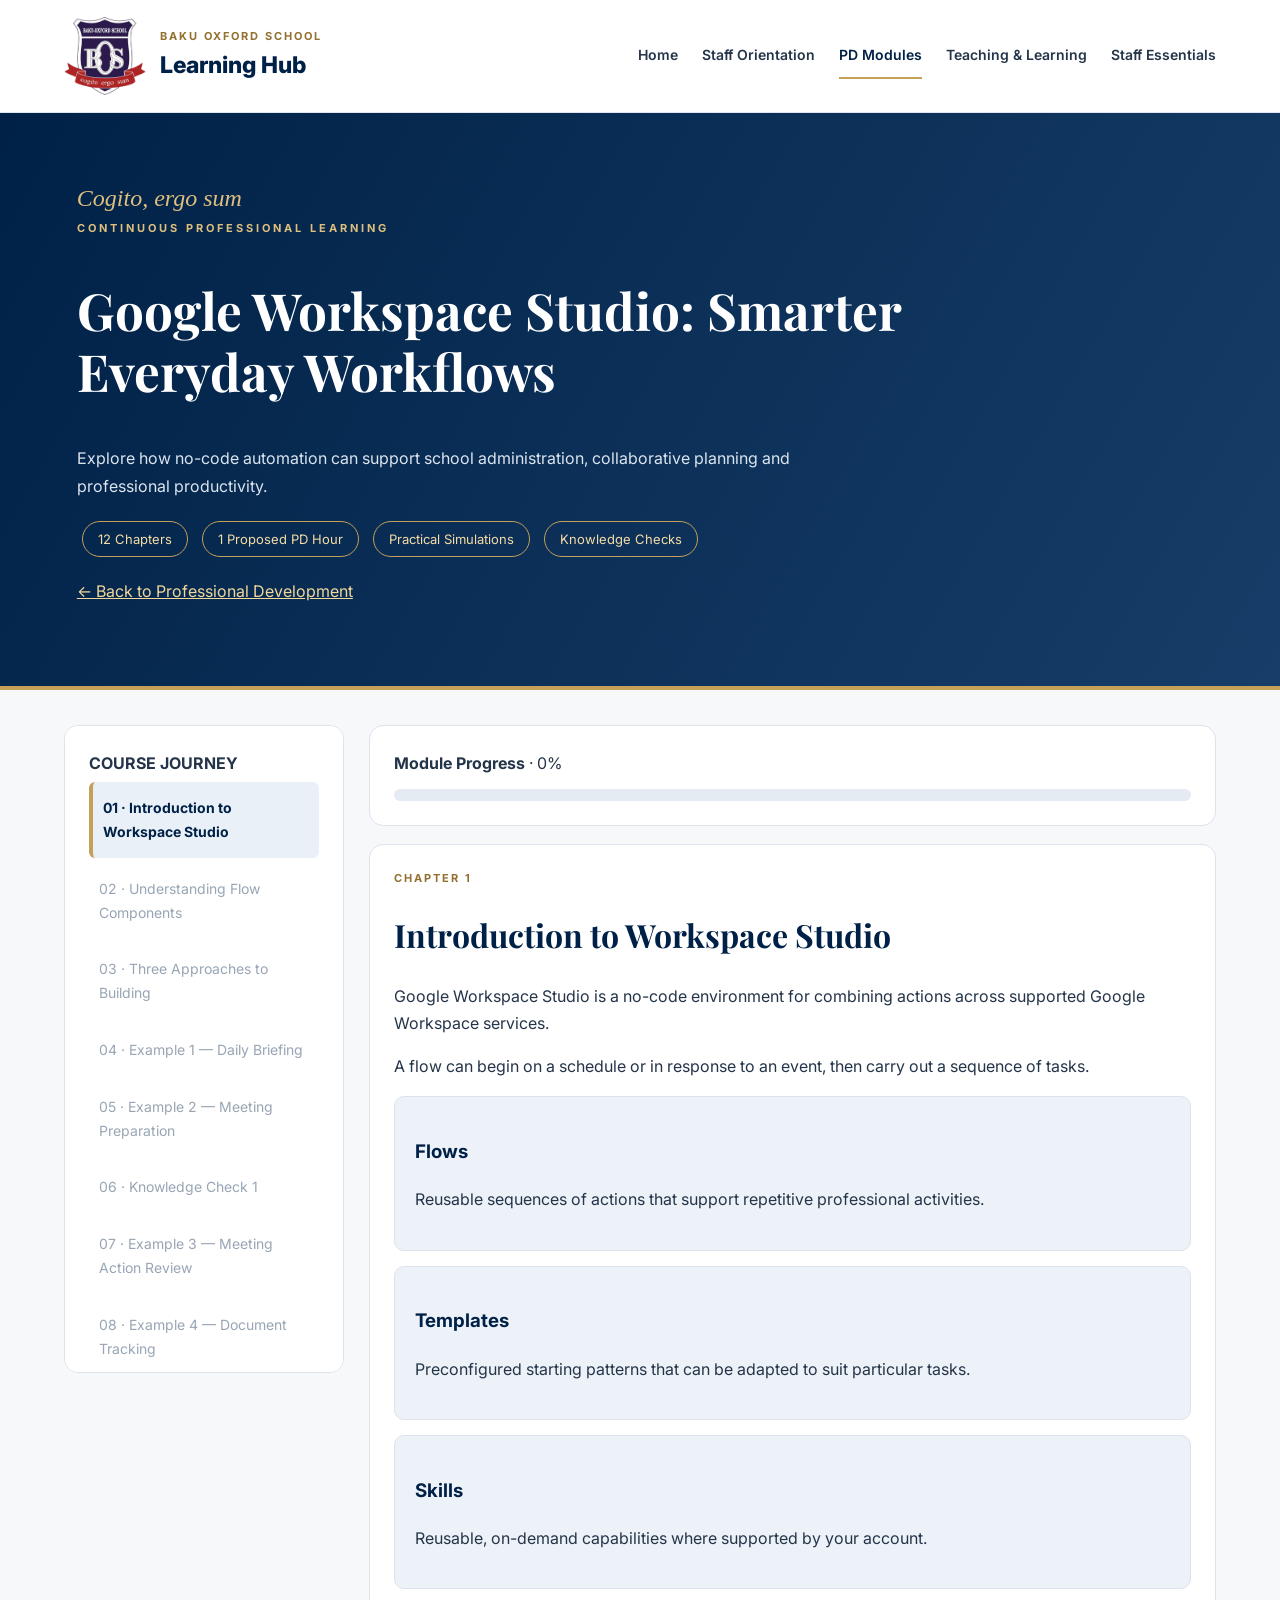
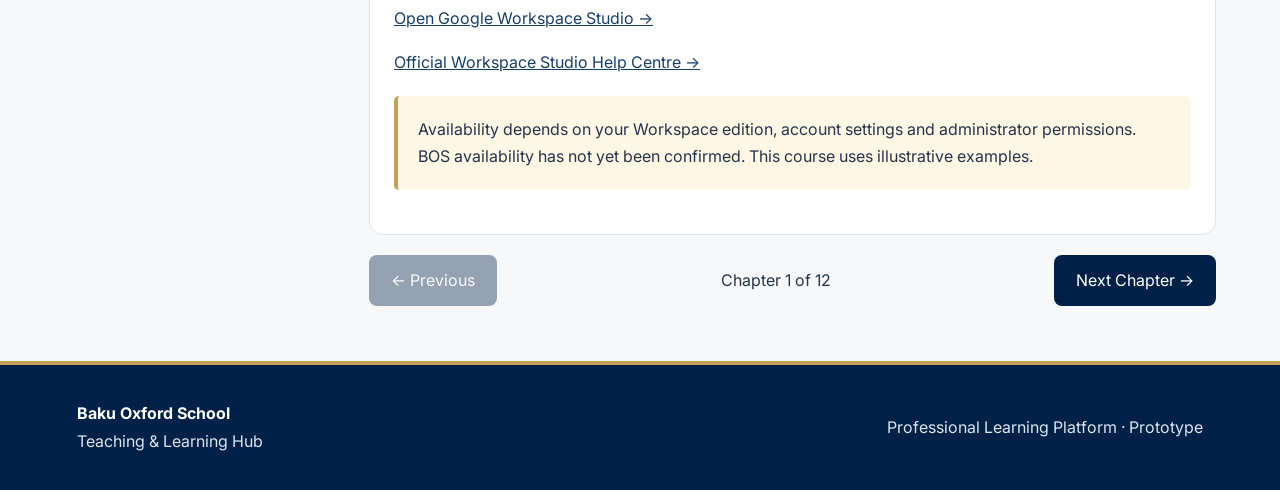
==== google-workspace.html @ 56ed5321 "Add Google Workspace Studio PD module" ====
<!DOCTYPE html>
<html lang="en">
<head>
<meta charset="UTF-8">
<meta name="viewport" content="width=device-width, initial-scale=1.0">

<title>BOS | Google Workspace Studio</title>

<link rel="stylesheet" href="./style.css">

<style>

body {
    margin: 0;
    background: #f7f8fa;
    color: #243449;
    font-family: Inter, Arial, sans-serif;
    line-height: 1.7;
}

* {
    box-sizing: border-box;
}

.course-banner {
    background: linear-gradient(120deg, #002147, #173e68);
    padding: 65px 6%;
    color: white;
    border-bottom: 4px solid #c5a059;
}

.course-banner h1 {
    font-family: 'Playfair Display', Georgia, serif;
    font-size: clamp(32px, 4vw, 52px);
    line-height: 1.2;
    max-width: 950px;
}

.course-banner p {
    max-width: 800px;
    color: #dce5ef;
}

.motto {
    color: #dfbf7d;
    font-family: Georgia, serif;
    font-size: 24px;
    font-style: italic;
}

.tag {
    display: inline-block;
    padding: 6px 15px;
    border: 1px solid #c5a059;
    border-radius: 20px;
    margin: 5px;
    color: #f5dca5;
    font-size: 13px;
}

.course-layout {
    max-width: 1450px;
    margin: auto;
    padding: 35px 5%;
    display: grid;
    grid-template-columns: 280px minmax(0, 1fr);
    gap: 25px;
}

.outline,
.lesson,
.progress-box {
    background: white;
    border: 1px solid #dce3eb;
    border-radius: 14px;
    padding: 24px;
}

.outline {
    align-self: start;
    position: sticky;
    top: 120px;
    max-height: 72vh;
    overflow: auto;
}

.outline button {
    display: block;
    width: 100%;
    text-align: left;
    padding: 14px 10px;
    border: 0;
    border-radius: 6px;
    background: white;
    color: #002147;
    cursor: pointer;
    font: inherit;
    font-size: 14px;
    margin: 5px 0;
}

.outline button.active {
    background: #eaf0f7;
    border-left: 4px solid #c5a059;
    font-weight: bold;
}

.outline button.done {
    color: #16734a;
}

.outline button:disabled {
    opacity: .4;
    cursor: default;
}

.progress-box {
    margin-bottom: 18px;
}

.lesson {
    min-height: 350px;
}

.lesson h2 {
    font-family: 'Playfair Display', Georgia, serif;
    font-size: 32px;
    color: #002147;
    line-height: 1.3;
}

.lesson h3 {
    color: #002147;
}

.flow {
    display: grid;
    gap: 12px;
    margin: 25px 0;
}

.node {
    border: 1px solid #dce3eb;
    border-left: 4px solid #c5a059;
    background: #f8fafc;
    border-radius: 8px;
    padding: 20px;
}

.node strong {
    color: #92702f;
    font-size: 12px;
    letter-spacing: 1px;
}

.node:not(:last-child):after {
    content: "↓";
    display: block;
    color: #92702f;
    font-weight: bold;
}

.note {
    background: #fff7e6;
    border-left: 4px solid #c5a059;
    padding: 20px;
    margin: 20px 0;
    border-radius: 5px;
}

.info-card {
    background: #edf2f8;
    border: 1px solid #dce3eb;
    padding: 20px;
    border-radius: 10px;
    margin: 15px 0;
}

.choice {
    display: block;
    width: 100%;
    text-align: left;
    background: white;
    border: 1px solid #cbd5e1;
    padding: 17px;
    border-radius: 8px;
    margin: 12px 0;
    font: inherit;
    color: #243449;
    cursor: pointer;
}

.choice:hover {
    border-color: #c5a059;
}

.choice.good {
    background: #e3f6e9;
    border-color: #16804c;
}

.choice.bad {
    background: #fff0f0;
    border-color: #c56565;
}

.navrow {
    display: flex;
    justify-content: space-between;
    align-items: center;
    gap: 12px;
    margin: 20px 0;
    flex-wrap: wrap;
}

.navrow button,
.action {
    background: #002147;
    color: white;
    border: 0;
    border-radius: 8px;
    padding: 12px 22px;
    font: inherit;
    cursor: pointer;
}

.navrow button:disabled {
    opacity: .4;
    cursor: default;
}

.track {
    height: 12px;
    background: #e5ebf3;
    border-radius: 8px;
    overflow: hidden;
    margin-top: 12px;
}

.fill {
    height: 100%;
    background: linear-gradient(90deg, #002147, #c5a059);
    transition: .3s;
}

.lesson textarea,
.lesson input[type="text"] {
    width: 100%;
    padding: 12px;
    border: 1px solid #bbc8d7;
    border-radius: 8px;
    font: inherit;
    margin: 12px 0;
}

.lesson textarea {
    min-height: 130px;
}

.tablewrap {
    overflow: auto;
}

table {
    border-collapse: collapse;
    width: 100%;
}

td, th {
    padding: 14px;
    border-bottom: 1px solid #dce3eb;
    text-align: left;
}

th {
    background: #002147;
    color: white;
}

tr:nth-child(even) {
    background: #f4f7fb;
}

.completion {
    background: #fffdf7;
    border: 3px double #c5a059;
    border-radius: 12px;
    padding: 40px 25px;
    text-align: center;
    color: #002147;
}

.completion h1 {
    font-family: Georgia, serif;
}

.completion input {
    padding: 12px;
    max-width: 100%;
    font: inherit;
    border: 1px solid #bbc8d7;
    border-radius: 8px;
}

#certName {
    font-family: Georgia, serif;
    font-size: 36px;
    font-style: italic;
    color: #002147;
}

.course-banner a {
    color: #f2d79b;
}

.lesson a {
    color: #173e68;
}

@media(max-width: 800px) {

    .course-layout {
        grid-template-columns: 1fr;
    }

    .outline {
        position: static;
        max-height: 250px;
    }

    .lesson {
        padding: 18px;
    }
}

@media print {

    .bos-header,
    .course-banner,
    .outline,
    .progress-box,
    .lesson,
    .navrow,
    .bos-footer,
    .completion input,
    .completion label,
    .completion button,
    .completion a {
        display: none !important;
    }

    .course-layout {
        display: block;
    }

    .completion:not([hidden]) {
        display: block;
        border: 5px double #c5a059;
        padding: 50px;
    }

    @page {
        size: A4 landscape;
        margin: 15mm;
    }
}

</style>

</head>

<body>

<header class="bos-header">

<div class="bos-header-inner">

    <a class="bos-brand" href="./index.html">

        <img
            class="bos-logo"
            src="./Baku-oxford-school-Logo.png"
            alt="Baku Oxford School logo">

        <div>

            <div class="bos-school-name">
                BAKU OXFORD SCHOOL
            </div>

            <div class="bos-hub-name">
                Learning Hub
            </div>

        </div>

    </a>

    <nav class="bos-nav">

        <a href="./index.html">Home</a>

        <a href="./orientation.html">
            Staff Orientation
        </a>

        <a class="active" href="./pd.html">
            PD Modules
        </a>

        <a href="./teaching.html">
            Teaching &amp; Learning
        </a>

        <a href="./work-matters.html">
            Staff Essentials
        </a>

    </nav>

</div>

</header>

<section class="course-banner">

    <div class="motto">Cogito, ergo sum</div>

    <div class="bos-eyebrow">
        CONTINUOUS PROFESSIONAL LEARNING
    </div>

    <h1>
        Google Workspace Studio:
        Smarter Everyday Workflows
    </h1>

    <p>
        Explore how no-code automation can support
        school administration, collaborative planning
        and professional productivity.
    </p>

    <span class="tag">12 Chapters</span>
    <span class="tag">1 Proposed PD Hour</span>
    <span class="tag">Practical Simulations</span>
    <span class="tag">Knowledge Checks</span>

    <p>
        <a href="./pd.html">
            ← Back to Professional Development
        </a>
    </p>

</section>

<div class="course-layout" id="course">

    <aside class="outline">

        <strong>COURSE JOURNEY</strong>

        <div id="chapters"></div>

    </aside>

    <main>

        <div class="progress-box">

            <strong>Module Progress</strong>

            <span id="percent"></span>

            <div class="track">
                <div class="fill" id="fill"></div>
            </div>

        </div>

        <article class="lesson" id="lesson"></article>

        <div class="navrow">

            <button id="prev">← Previous</button>

            <span id="counter"></span>

            <button id="next">
                Next Chapter →
            </button>

        </div>

        <section class="completion"
                 id="complete"
                 hidden>

            <img src="./Baku-oxford-school-Logo.png"
                 alt="BOS logo"
                 width="90">

            <h1>Certificate of Completion</h1>

            <p>
                BAKU OXFORD SCHOOL<br>
                PROFESSIONAL DEVELOPMENT
            </p>

            <label for="name">
                Enter your full name
            </label>

            <br>

            <input id="name"
                   type="text"
                   placeholder="Full name">

            <h2 id="certName"></h2>

            <p>
                For completing the professional
                learning module
            </p>

            <h3>
                Google Workspace Studio:
                Smarter Everyday Workflows
            </h3>

            <p>
                Proposed Professional Development Hours: 1
            </p>

            <p>
                Completion Date:
                <span id="date"></span>
            </p>

            <br>

            <p>
                <strong>Aygun Mammadoiva</strong><br>
                General Manager
            </p>

            <p style="font-size:12px">
                Sample certificate —
                pending institutional approval
            </p>

            <button class="action" id="print">
                Print / Save as PDF
            </button>

            <p>
                <a href="./pd.html">
                    Return to PD Modules
                </a>
            </p>

        </section>

    </main>

</div>

<footer class="bos-footer">

    <div class="bos-footer-inner">

        <div>

            <strong>Baku Oxford School</strong><br>

            Teaching &amp; Learning Hub

        </div>

        <div>
            Professional Learning Platform · Prototype
        </div>

    </div>

</footer>

<script>

function flow(...items) {

    return '<div class="flow">' +

        items.map((item, index) =>

            '<div class="node"><strong>' +

            (index === 0
                ? 'STARTER'
                : 'STEP ' + index) +

            '</strong><br>' +

            item +

            '</div>'

        ).join('') +

        '</div>';

}

const chapters = [

{

t: "Introduction to Workspace Studio",

h: `

<p>
Google Workspace Studio is a no-code environment
for combining actions across supported Google
Workspace services.
</p>

<p>
A flow can begin on a schedule or in response
to an event, then carry out a sequence of tasks.
</p>

<div class="info-card">

<h3>Flows</h3>

<p>
Reusable sequences of actions that support
repetitive professional activities.
</p>

</div>

<div class="info-card">

<h3>Templates</h3>

<p>
Preconfigured starting patterns that can
be adapted to suit particular tasks.
</p>

</div>

<div class="info-card">

<h3>Skills</h3>

<p>
Reusable, on-demand capabilities where
supported by your account.
</p>

</div>

<p>
<a href="https://studio.workspace.google.com/"
target="_blank" rel="noopener">

Open Google Workspace Studio →

</a>
</p>

<p>
<a href="https://support.google.com/workspace-studio">

Official Workspace Studio Help Centre →

</a>
</p>

<div class="note">

Availability depends on your Workspace edition,
account settings and administrator permissions.

BOS availability has not yet been confirmed.

This course uses illustrative examples.

</div>

`

},

{

t: "Understanding Flow Components",

h: `

<p>

Every workflow has three important components.

</p>

<div class="info-card">

<h3>1. Starter</h3>

<p>
Determines when the flow begins.
</p>

</div>

<div class="info-card">

<h3>2. Steps</h3>

<p>
Define the actions performed within the flow.
</p>

</div>

<div class="info-card">

<h3>3. Variables</h3>

<p>
Connect information from one step
to another.
</p>

</div>

<h3>Illustrative Workflow</h3>

` +

flow(

"A scheduled weekly review",

"Read an approved sample document",

"Summarise the main topics",

"Present a draft for review"

) +

`

<div class="note">

A starter defines when.
Steps define what.
Variables connect the information.

</div>

<h3>Typical Starter Categories</h3>

<ul>

<li>Scheduled events</li>
<li>Incoming messages</li>
<li>Changes to documents or spreadsheets</li>
<li>New items in a folder</li>
<li>Meeting-related events</li>

</ul>

<p>

Check which starters are supported
in your own account.

</p>

`

},

{

t: "Three Approaches to Building",

h: `

<h3>Approach 1 — Describe the Task</h3>

<p>

Describe a simple professional routine
in natural language. Review any suggested
steps carefully.

</p>

<h3>Approach 2 — Adapt a Template</h3>

<p>

Choose an existing template and adapt
its settings to your intended purpose.

</p>

<h3>Approach 3 — Build Manually</h3>

<p>

Select a starter and available actions
to define your workflow.

</p>

<div class="note">

Use fictional or approved non-sensitive
practice material.

A test run may perform actual actions,
so always inspect the configured steps.

</div>

<p>

<a href="https://support.google.com/a/users/answer/16430397">

Official Google guide: Create your first flow →

</a>

</p>

`

},

{

t: "Example 1 — Daily Briefing",

h: `

<p>

A daily briefing can help educators organise
routine announcements and professional
responsibilities.

</p>

<h3>Illustrative Workflow</h3>

` +

flow(

"Weekday schedule",

"Read a dedicated sample announcement list",

"Group the information by topic and deadline",

"Present a private draft briefing"

) +

`

<h3>Sample Information</h3>

<div class="info-card">

<ul>

<li>Tuesday: Department meeting</li>

<li>Thursday: Resource request deadline</li>

<li>Friday: Classroom display update</li>

</ul>

</div>

<h3>Example Output</h3>

<div class="note">

<strong>Daily Professional Briefing</strong>

<p>

Tuesday — Department meeting.<br>

Thursday — Submit resource request.<br>

Friday — Update classroom display.

</p>

Verify all dates against the original notices.

</div>

`

},

{

t: "Example 2 — Meeting Preparation",

h: `

<p>

A meeting preparation brief can organise
approved reference material before a
professional meeting.

</p>

` +

flow(

"Before a scheduled practice meeting",

"Collect selected fictional agenda documents",

"Identify discussion topics and open questions",

"Prepare a private draft meeting brief"

) +

`

<h3>Suggested Meeting Brief Format</h3>

<div class="info-card">

<ul>

<li>Purpose of the meeting</li>

<li>Agenda and discussion topics</li>

<li>Documents to review</li>

<li>Outstanding questions</li>

<li>Decisions required</li>

</ul>

</div>

<div class="note">

Always verify the summary against
the original source documents.

</div>

`

},

{

t: "Knowledge Check 1",

q: "Which component determines when a flow begins?",

o: [

"A variable",

"A starter",

"A document",

"A summary"

],

a: 1,

e: "The starter defines the event or schedule that initiates the flow."

},

{

t: "Example 3 — Meeting Action Review",

h: `

<p>

Use fictional meeting notes to identify
proposed responsibilities and follow-up tasks.

</p>

` +

flow(

"A sample meeting note is ready",

"Identify proposed action items",

"Organise responsibilities and deadlines",

"Present the list for staff review"

) +

`

<h3>Illustrative Action List</h3>

<div class="tablewrap">

<table>

<thead>

<tr>

<th>Proposed Task</th>

<th>Owner</th>

<th>Deadline</th>

</tr>

</thead>

<tbody>

<tr>

<td>Prepare resource list</td>

<td>Example Teacher A</td>

<td>Friday</td>

</tr>

<tr>

<td>Review draft agenda</td>

<td>Example Teacher B</td>

<td>Monday</td>

</tr>

<tr>

<td>Prepare discussion questions</td>

<td>Example Teacher C</td>

<td>Tuesday</td>

</tr>

</tbody>

</table>

</div>

<div class="note">

A staff member should verify assignments
and deadlines before sharing any information.

</div>

`

},

{

t: "Example 4 — Document Tracking",

h: `

<p>

Practise organising fictional document
receipts using invented reference numbers.

</p>

` +

flow(

"A fictional form is received",

"Record its practice reference number",

"Update a sample tracking table",

"Flag missing entries for manual review"

) +

`

<h3>Example Tracking Sheet</h3>

<div class="tablewrap">

<table>

<thead>

<tr>

<th>Practice ID</th>

<th>Received</th>

<th>Review Status</th>

</tr>

</thead>

<tbody>

<tr>

<td>DEMO-01</td>

<td>Yes</td>

<td>Verified</td>

</tr>

<tr>

<td>DEMO-02</td>

<td>No</td>

<td>Check manually</td>

</tr>

<tr>

<td>DEMO-03</td>

<td>Yes</td>

<td>Verified</td>

</tr>

</tbody>

</table>

</div>

<div class="note">

Real student information must only
be handled through specifically
authorised school systems.

</div>

`

},

{

t: "Example 5 — Reusable Skills",

h: `

<p>

When supported by your Workspace account,
Skills offer reusable capabilities for
on-demand professional tasks.

</p>

<h3>Example Applications</h3>

<div class="info-card">

<h3>Discussion Question Builder</h3>

<p>

Develop generic classroom discussion prompts
based on a learning objective.

</p>

</div>

<div class="info-card">

<h3>Rubric Builder</h3>

<p>

Create a draft assessment rubric from
fictional learning objectives.

</p>

</div>

<div class="info-card">

<h3>Language Support</h3>

<p>

Prepare draft translations of generic
announcements into Azerbaijani or English
for human review.

</p>

</div>

<div class="note">

Check whether your account supports Skills.
Review permissions and outputs before
using or sharing a reusable capability.

</div>

`

},

{

t: "Knowledge Check 2",

q: "You want to generate a generic rubric only when you request it. Which approach best fits?",

o: [

"An on-demand reusable Skill, if supported",

"A daily scheduled task",

"An automatic reply to every email",

"A permanent change to all documents"

],

a: 0,

e: "An on-demand capability is appropriate for tasks that are initiated by the user."

},

{

t: "Responsible Use and Oversight",

h: `

<p>

Professional responsibility remains essential
when working with AI-supported automation.

</p>

<div class="info-card">

<h3>1. Understand the Workflow</h3>

<p>

Review the starter, actions and expected
results before using a flow.

</p>

</div>

<div class="info-card">

<h3>2. Maintain Human Review</h3>

<p>

Check draft communications and documents
before sharing them with others.

</p>

</div>

<div class="info-card">

<h3>3. Protect Confidential Information</h3>

<p>

Use specifically authorised systems.
Minimise unnecessary access to personal
or sensitive information.

</p>

</div>

<div class="info-card">

<h3>4. Monitor Performance</h3>

<p>

Review run history and disable workflows
that behave unexpectedly.

</p>

</div>

<div class="note">

AI-supported work still requires
professional judgement.

</div>

<p>

<a href="./ai-ethics.html">

Review the AI Vision &amp; Ethical Framework →

</a>

</p>

`

},

{

t: "Quick Reference and Reflection",

h: `

<h3>Workspace Studio Glossary</h3>

<div class="tablewrap">

<table>

<thead>

<tr>

<th>Concept</th>

<th>Meaning</th>

</tr>

</thead>

<tbody>

<tr>

<td>Starter</td>

<td>Event or schedule that starts a flow</td>

</tr>

<tr>

<td>Step</td>

<td>An action within a sequence</td>

</tr>

<tr>

<td>Variable</td>

<td>Information passed between steps</td>

</tr>

<tr>

<td>Template</td>

<td>A reusable starting pattern</td>

</tr>

<tr>

<td>Skill</td>

<td>An on-demand capability, where available</td>

</tr>

<tr>

<td>Run History</td>

<td>A record of workflow executions</td>

</tr>

</tbody>

</table>

</div>

<h3>Further Professional Learning</h3>

<p>

<a href="https://support.google.com/workspace-studio/table/17176961">

Official Starter and Step Guide →

</a>

</p>

<h3>Professional Reflection</h3>

<p>

Describe one low-risk routine you would
like to improve.

What would trigger the workflow?
What would it produce?
How would you review the result?

</p>

<label for="reflect">

Your Reflection

</label>

<textarea id="reflect"

placeholder="Use fictional or non-confidential examples.">

</textarea>

<div class="note">

<label>

<input type="checkbox" id="ack">

I understand the importance of responsible
AI use, confidentiality and professional
review.

</label>

</div>

`

}

];

const key = "bosWorkspaceStudio";

let state = {

    done: [],
    answers: {},
    current: 0,
    reflection: "",
    ack: false,
    date: ""

};

try {

    const saved = JSON.parse(
        localStorage.getItem(key)
    );

    if (saved) {

        state = {
            ...state,
            ...saved
        };

    }

} catch {}

let current = Math.max(
    0,
    Math.min(11, state.current || 0)
);

const $ = id => document.getElementById(id);

function save() {

    state.current = current;

    try {

        localStorage.setItem(
            key,
            JSON.stringify(state)
        );

        const progress = JSON.parse(
            localStorage.getItem("bosPDProgress")
        ) || {};

        progress["google-workspace"] =

            state.done.length === 12

            ? "Completed"

            : "In progress";

        localStorage.setItem(
            "bosPDProgress",
            JSON.stringify(progress)
        );

    } catch {}

}

function allowed() {

    const chapter = chapters[current];

    if (chapter.q) {

        return state.answers[current] === chapter.a;

    }

    if (current === 11) {

        return state.ack &&
            state.reflection.trim().length > 0;

    }

    return true;

}

function render() {

    const chapter = chapters[current];

    $("chapters").replaceChildren();

    chapters.forEach((item, index) => {

        const button = document.createElement("button");

        const done = state.done.includes(index);

        button.textContent =

            (done

                ? "✓ "

                : String(index + 1).padStart(2, "0") + " · "

            ) + item.t;

        button.className =

            (index === current ? "active " : "")

            + (done ? "done" : "");

        button.disabled =

            index > 0 &&

            !state.done.includes(index - 1);

        button.onclick = () => {

            current = index;

            render();

        };

        $("chapters").append(button);

    });

    $("lesson").innerHTML =

        '<div class="bos-section-label">' +

        'CHAPTER ' + (current + 1) +

        '</div>' +

        '<h2>' + chapter.t + '</h2>' +

        (chapter.h || "");

    if (chapter.q) {

        const question = document.createElement("h3");

        question.textContent = chapter.q;

        $("lesson").append(question);

        const feedback = document.createElement("p");

        feedback.setAttribute("role", "status");

        chapter.o.forEach((option, index) => {

            const button = document.createElement("button");

            button.className = "choice";

            button.textContent =

                String.fromCharCode(65 + index) +

                ". " + option;

            button.onclick = () => {

                if (index === chapter.a) {

                    state.answers[current] = index;

                    save();

                    render();

                } else {

                    button.classList.add("bad");

                    feedback.textContent =

                        "Not quite. Review the chapter and try again.";

                }

            };

            if (state.answers[current] === chapter.a) {

                button.disabled = true;

                if (index === chapter.a) {

                    button.classList.add("good");

                }

            }

            $("lesson").append(button);

        });

        if (state.answers[current] === chapter.a) {

            feedback.textContent =

                "Correct! " + chapter.e;

            feedback.style.color = "#16734a";

        }

        $("lesson").append(feedback);

    }

    if (current === 11) {

        $("reflect").value = state.reflection;

        $("ack").checked = state.ack;

        $("reflect").oninput = event => {

            state.reflection = event.target.value;

            save();

            $("next").disabled = !allowed();

        };

        $("ack").onchange = event => {

            state.ack = event.target.checked;

            save();

            $("next").disabled = !allowed();

        };

    }

    $("prev").disabled = current === 0;

    $("next").disabled = !allowed();

    $("next").textContent =

        current === 11

        ? "Finish Training →"

        : "Next Chapter →";

    $("counter").textContent =

        "Chapter " +

        (current + 1) +

        " of 12";

    const percentage = Math.round(

        state.done.length / 12 * 100

    );

    $("percent").textContent =

        " · " + percentage + "%";

    $("fill").style.width =

        percentage + "%";

    $("complete").hidden =

        state.done.length !== 12;

    $("date").textContent =

        state.date

        ? new Date(state.date).toLocaleDateString(
            "en-GB",
            {
                day: "numeric",
                month: "long",
                year: "numeric"
            }
        )

        : "";

    save();

}

$("prev").onclick = () => {

    if (current > 0) {

        current--;

        render();

        $("course").scrollIntoView({

            behavior: "smooth"

        });

    }

};

$("next").onclick = () => {

    if (!allowed()) return;

    if (!state.done.includes(current)) {

        state.done.push(current);

    }

    if (current < 11) {

        current++;

        render();

        $("course").scrollIntoView({

            behavior: "smooth"

        });

    } else {

        state.date =

            state.date || new Date().toISOString();

        render();

        $("complete").scrollIntoView({

            behavior: "smooth"

        });

    }

};

$("print").onclick = () => {

    const name = $("name").value.trim();

    if (!name) {

        alert("Please enter your full name.");

        return;

    }

    $("certName").textContent = name;

    window.print();

};

render();

</script>

</body>
</html>
---- style.css ----
@import url('https://fonts.googleapis.com/css2?family=Inter:wght@400;500;600;700;800&family=Playfair+Display:wght@500;600;700&display=swap');

:root {
    --navy: #002147;
    --navy-light: #173e68;
    --gold: #c5a059;
    --gold-light: #f6efdf;
    --background: #f7f8fa;
    --white: #ffffff;
    --text: #243449;
    --muted: #66758a;
    --border: #e0e6ed;
    --green: #16734a;
    --shadow: 0 8px 30px rgba(0,33,71,.07);
}

* {
    box-sizing: border-box;
}

html {
    scroll-behavior: smooth;
}

body {
    margin: 0;
    font-family: 'Inter', Arial, sans-serif;
    background: var(--background);
    color: var(--text);
    line-height: 1.65;
}

/* SCHOOL HEADER */

.bos-header {
    background: white;
    border-bottom: 1px solid var(--border);
    position: sticky;
    top: 0;
    z-index: 1000;
}

.bos-header-inner {
    max-width: 1480px;
    margin: auto;
    padding: 15px 5%;
    display: flex;
    align-items: center;
    justify-content: space-between;
    gap: 25px;
}

.bos-brand {
    display: flex;
    align-items: center;
    gap: 14px;
    text-decoration: none;
}

.bos-logo {
    width: 76px;
    height: 76px;
    object-fit: contain;
}

.bos-school-name {
    color: #92702f;
    font-size: 11px;
    font-weight: 700;
    letter-spacing: 2px;
}

.bos-hub-name {
    font-size: 23px;
    font-weight: 800;
    color: var(--navy);
}

.bos-nav {
    display: flex;
    align-items: center;
    flex-wrap: wrap;
    gap: 24px;
}

.bos-nav a {
    text-decoration: none;
    color: var(--text);
    font-size: 14px;
    font-weight: 600;
    padding: 10px 0;
    border-bottom: 2px solid transparent;
    transition: .2s;
}

.bos-nav a:hover,
.bos-nav a.active {
    color: var(--navy);
    border-bottom-color: var(--gold);
}

/* HERO SECTION */

.bos-hero {
    color: white;
    background:
        radial-gradient(
            circle at 90% 10%,
            #244c75,
            transparent 45%
        ),
        linear-gradient(
            120deg,
            #002147,
            #10365a
        );
    border-bottom: 4px solid var(--gold);
}

.bos-hero-inner {
    max-width: 1480px;
    margin: auto;
    padding: 75px 6%;
}

.bos-hero h1 {
    font-family: 'Playfair Display', Georgia, serif;
    font-size: clamp(36px, 5vw, 62px);
    font-weight: 600;
    line-height: 1.15;
    letter-spacing: -1px;
    margin: 20px 0;
}

.bos-hero p {
    color: #d9e3ee;
    font-size: 18px;
    max-width: 760px;
}

.bos-eyebrow {
    color: #dfbf7d;
    letter-spacing: 3px;
    font-size: 11px;
    font-weight: 700;
    text-transform: uppercase;
}

/* PAGE CONTAINER */

.bos-container {
    max-width: 1480px;
    margin: auto;
    padding: 50px 6% 70px;
}

.bos-section-title {
    font-family: 'Playfair Display', Georgia, serif;
    color: var(--navy);
    font-size: 34px;
    margin: 10px 0;
}

.bos-section-label {
    color: #92702f;
    letter-spacing: 2px;
    font-size: 11px;
    font-weight: 700;
    text-transform: uppercase;
}

/* CARDS */

.bos-grid {
    display: grid;
    grid-template-columns: repeat(3, 1fr);
    gap: 24px;
}

.bos-card {
    background: white;
    border: 1px solid var(--border);
    border-radius: 14px;
    padding: 28px;
    display: flex;
    flex-direction: column;
    box-shadow: var(--shadow);
    transition: .25s ease;
}

.bos-card:hover {
    transform: translateY(-5px);
    border-color: var(--gold);
    box-shadow: 0 15px 35px rgba(0,33,71,.12);
}

.bos-card h3 {
    color: var(--navy);
    font-size: 21px;
    margin: 12px 0;
}

.bos-card p {
    color: var(--muted);
    font-size: 14px;
    flex-grow: 1;
}

.bos-icon {
    width: 58px;
    height: 58px;
    background: #edf2f8;
    border-radius: 12px;
    display: grid;
    place-items: center;
    color: var(--navy);
}

.bos-icon svg {
    width: 28px;
    height: 28px;
    stroke: currentColor;
    fill: none;
    stroke-width: 1.7;
}

/* BUTTONS */

.bos-button {
    display: inline-flex;
    justify-content: center;
    align-items: center;
    gap: 10px;
    background: var(--navy);
    color: white;
    text-decoration: none;
    padding: 13px 22px;
    border: 0;
    border-radius: 8px;
    font-family: inherit;
    font-size: 14px;
    font-weight: 600;
    cursor: pointer;
    transition: .2s;
}

.bos-button:hover {
    background: var(--navy-light);
}

.bos-button.gold {
    background: var(--gold);
    color: var(--navy);
}

.bos-button.gold:hover {
    background: #dfbf7d;
}

.bos-button.outline {
    background: transparent;
    color: white;
    border: 1px solid #ffffff66;
}

.bos-button:disabled {
    opacity: .45;
    cursor: not-allowed;
}

/* PROGRESS */

.bos-progress {
    border: 1px solid var(--border);
    background: white;
    padding: 24px;
    border-radius: 14px;
    box-shadow: var(--shadow);
}

.bos-progress-track {
    height: 10px;
    background: #e7edf4;
    border-radius: 10px;
    overflow: hidden;
}

.bos-progress-fill {
    height: 100%;
    width: 0%;
    background: linear-gradient(
        90deg,
        var(--navy),
        var(--gold)
    );
    transition: .4s;
}

/* FOOTER */

.bos-footer {
    background: var(--navy);
    border-top: 4px solid var(--gold);
    color: #dce5ef;
    padding: 35px 6%;
}

.bos-footer strong {
    color: white;
}

.bos-footer a {
    color: #dce5ef;
}

.bos-footer-inner {
    max-width: 1480px;
    margin: auto;
    display: flex;
    justify-content: space-between;
    align-items: center;
    flex-wrap: wrap;
    gap: 20px;
}

/* MOBILE RESPONSIVENESS */

@media (max-width: 1000px) {
    .bos-grid {
        grid-template-columns: repeat(2, 1fr);
    }

    .bos-header-inner {
        flex-wrap: wrap;
    }
}

@media (max-width: 600px) {
    .bos-grid {
        grid-template-columns: 1fr;
    }

    .bos-logo {
        width: 56px;
        height: 56px;
    }

    .bos-hub-name {
        font-size: 19px;
    }

    .bos-nav {
        gap: 15px;
    }

    .bos-nav a {
        font-size: 12px;
    }

    .bos-hero-inner {
        padding: 45px 6%;
    }

    .bos-card {
        padding: 22px;
    }

    .bos-section-title {
        font-size: 27px;
    }
}
/* BAKU SKYLINE HERO */

.bos-hero:has(.home-hero) {
    background:
        linear-gradient(
            90deg,
            rgba(0,21,48,.96) 0%,
            rgba(0,21,48,.70) 40%,
            rgba(0,21,48,.08) 100%
        ),
        url("./flame-towers.png");

    background-size: cover;
    background-position: center 55%;
    background-repeat: no-repeat;
    border-bottom: 4px solid #c5a059;
}

.home-hero {
    min-height: 540px;
}

.home-hero .bos-eyebrow {
    font-family: 'Playfair Display', Georgia, serif;
    font-size: 25px;
    font-style: italic;
    letter-spacing: 1px;
    text-transform: none;
    color: #dfbf7d;
}

.home-hero h1 {
    font-size: clamp(38px, 5vw, 68px);
    text-shadow: 0 3px 15px #00000040;
}

.home-hero .hero-progress {
    background: rgba(0,25,55,.55);
    backdrop-filter: blur(14px);
    border: 1px solid #ffffff40;
    align-self: end;
}

.bos-logo {
    width: 82px;
    height: 82px;
    object-fit: contain;
}

@media (max-width: 600px) {
    .bos-hero:has(.home-hero) {
        background-position: 70% center;
    }

    .home-hero {
        min-height: auto;
    }

    .bos-logo {
        width: 60px;
        height: 60px;
    }
}
/* FLAME TOWERS BACKGROUND */

.bos-hero {
    background:
        linear-gradient(
            90deg,
            rgba(0, 21, 48, 0.35),
            transparent
        ),
        url("./flame-towers.png");

    background-size: cover;
    background-position: center;
    background-repeat: no-repeat;
    border-bottom: 4px solid #c5a059;
}

.home-hero {
    min-height: 540px;
}

.home-hero .hero-progress {
    background: rgba(0, 21, 48, 0.55);
    backdrop-filter: blur(12px);
    border: 1px solid #ffffff40;
}

@media (max-width: 600px) {
    .home-hero {
        min-height: auto;
    }

    .bos-hero {
        background-position: 65% center;
    }
}
/* Move learning progress below the hero */

.home-hero {
    display: block;
    min-height: 540px;
    position: relative;
    padding-bottom: 130px;
}

.home-hero > div:first-child {
    max-width: 680px;
}

.home-hero .hero-progress {
    position: absolute;
    bottom: -65px;
    right: 6%;
    width: 320px;
    max-width: 88%;
    background: #ffffff;
    color: #002147;
    border: 1px solid #e0e6ed;
    box-shadow: 0 8px 30px #00214715;
    padding: 18px 22px;
    backdrop-filter: none;
    z-index: 2;
}

.hero-progress .bos-eyebrow {
    display: none;
}

.hero-progress h3 {
    font-size: 16px;
}

.hero-progress .progress-number {
    font-size: 28px;
    color: #002147;
}

.hero-progress p,
.hero-progress a {
    color: #66758a;
    font-size: 12px;
}

.hero-progress .bos-progress-track {
    background: #e7edf4;
}

main.bos-container {
    padding-top: 100px;
}

@media (max-width: 1000px) {
    .home-hero .hero-progress {
        position: static;
        margin-top: 30px;
    }

    .home-hero {
        padding-bottom: 45px;
    }
}
/* TEACHING AND LEARNING HERO */

.teaching-hero {
    background:
        linear-gradient(
            90deg,
            rgba(0,33,71,.95),
            rgba(0,33,71,.55) 45%,
            transparent 100%
        ),
        url("./teaching-learning.png");

    background-size: cover;
    background-position: center;
    background-repeat: no-repeat;
    min-height: 470px;
    border-bottom: 4px solid #c5a059;
}

.curriculum-badges {
    display: flex;
    flex-wrap: wrap;
    gap: 10px;
    margin-top: 25px;
}

.curriculum-badges span {
    border: 1px solid #c5a05988;
    background: #00214770;
    color: #f0d49b;
    padding: 8px 15px;
    border-radius: 6px;
    font-size: 12px;
    font-weight: 600;
}

@media (max-width: 600px) {
    .teaching-hero {
        background-position: 65% center;
        min-height: 380px;
    }
}
/* PROFESSIONAL DEVELOPMENT HERO */

.bos-hero.pd-hero {
    background:
        linear-gradient(
            90deg,
            rgba(0,33,71,.95) 0%,
            rgba(0,33,71,.5) 50%,
            transparent 100%
        ),
        url("./pd-conference.png");

    background-color: #002147;
    background-size: cover;
    background-position: center;
    background-repeat: no-repeat;
    border-bottom: 4px solid #c5a059;
}

.pd-hero .bos-hero-inner {
    min-height: 420px;
    display: flex;
    flex-direction: column;
    justify-content: center;
    align-items: flex-start;
}

.pd-motto {
    color: #dfbf7d;
    font-family: 'Playfair Display', Georgia, serif;
    font-size: 24px;
    font-style: italic;
}

.pd-hero p {
    max-width: 570px;
}

@media (max-width: 600px) {
    .bos-hero.pd-hero {
        background-position: 65% center;
    }

    .pd-hero .bos-hero-inner {
        min-height: 350px;
        .bos-hero.pd-hero {
    background-image:
        linear-gradient(90deg, #002147f2, #00214780 50%, transparent),
        url("./pd.conference.png");
}
    }
}
.bos-hero.pd-hero {
    background-image:
        linear-gradient(
            90deg,
            rgba(0,33,71,.95),
            rgba(0,33,71,.3) 55%,
            transparent
        ),
        url("./pd.conference.png");

    background-color: #002147;
    background-size: cover;
    background-position: center;
    background-repeat: no-repeat;
}

.pd-hero .bos-hero-inner {
    min-height: 420px;
}
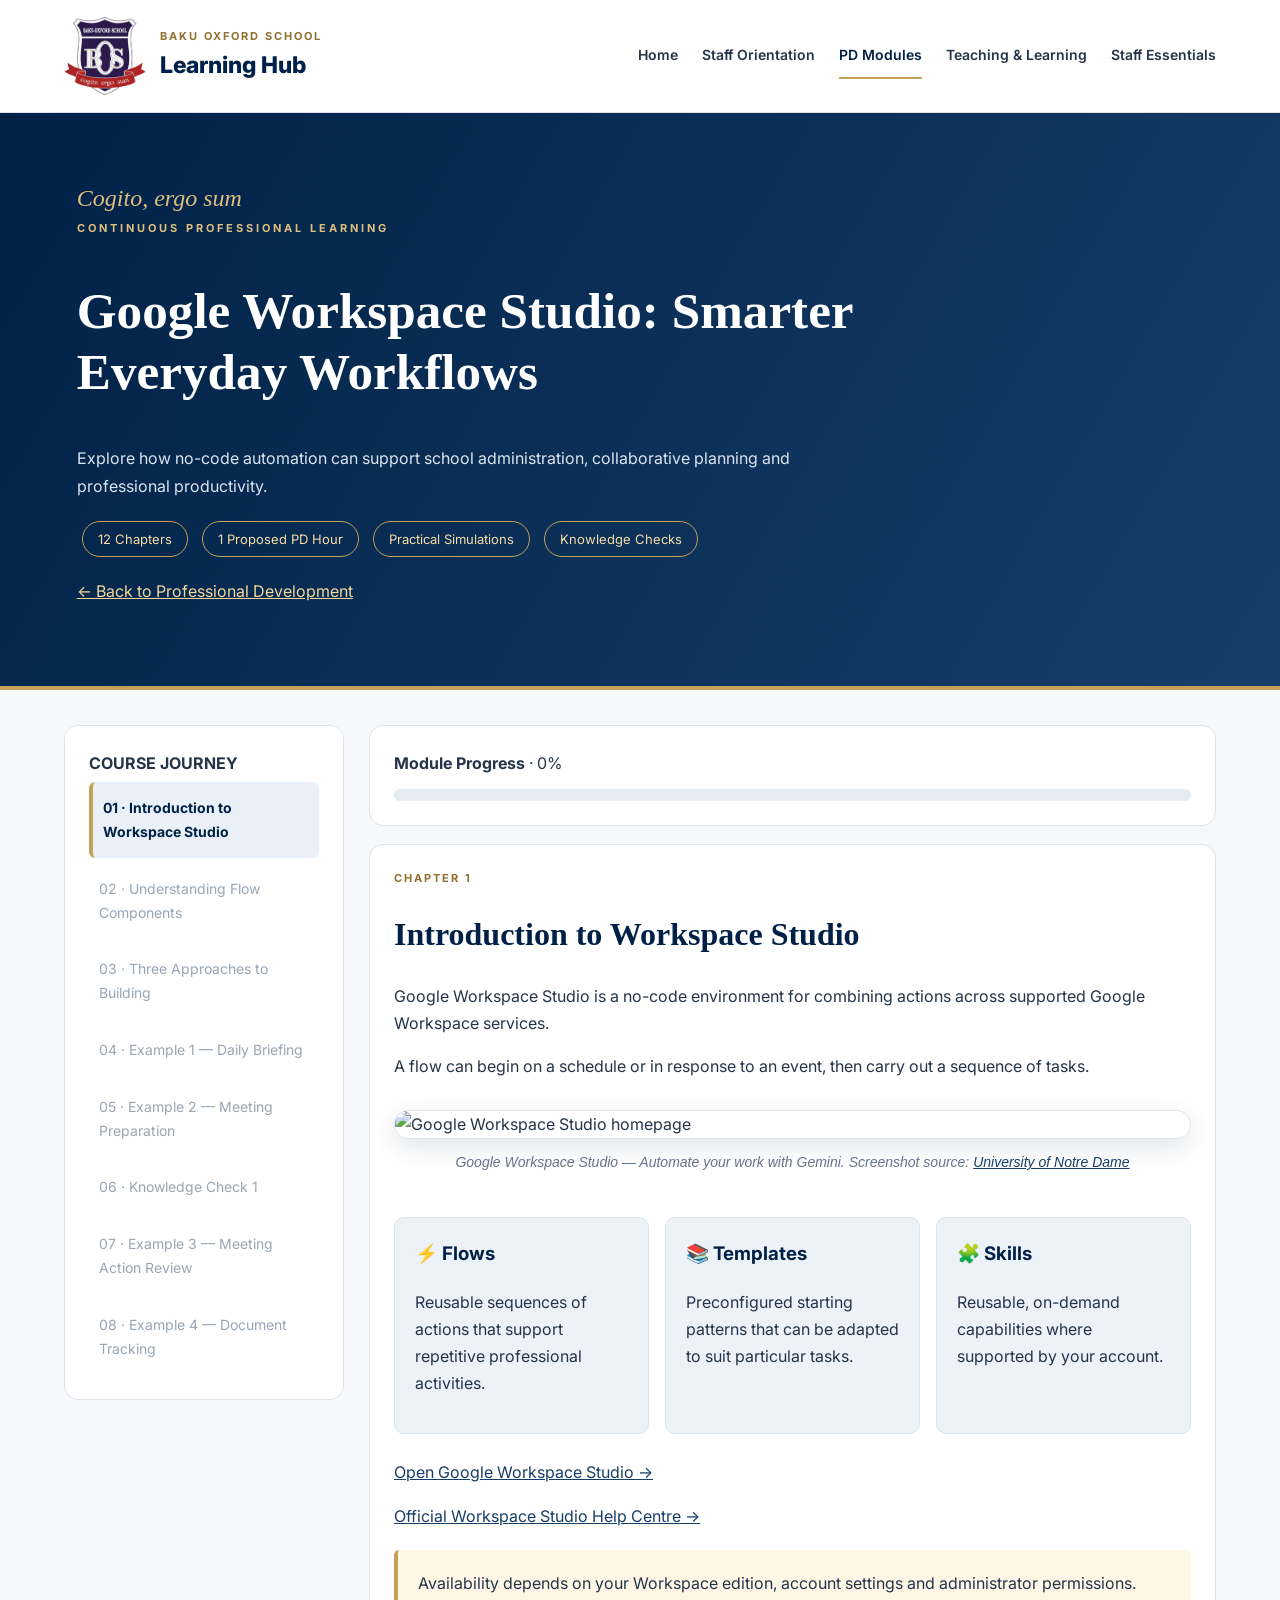
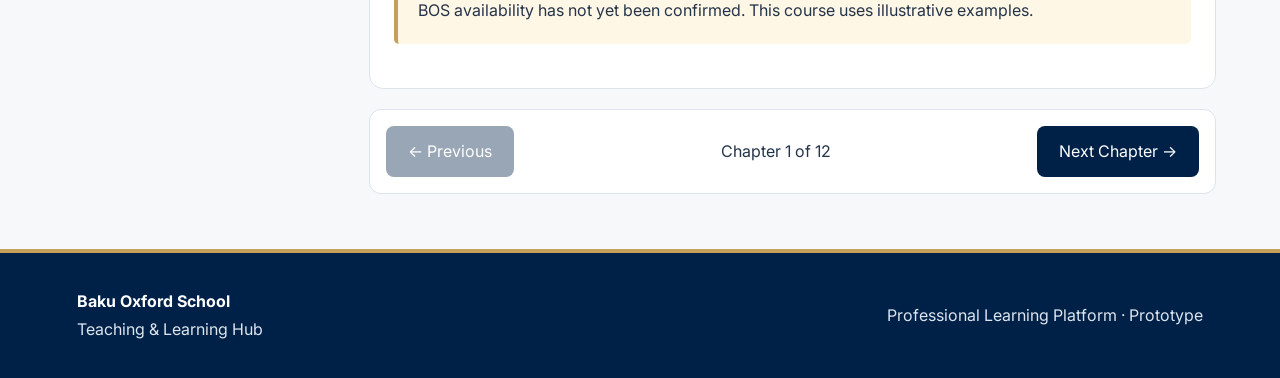
==== commit 998e3f9a: "Enhance Google Workspace Studio module with visual guides" ====
--- a/google-workspace.html
+++ b/google-workspace.html
@@ -9,6 +9,17 @@
 <link rel="stylesheet" href="./style.css">
 
 <style>
+
+:root {
+    --navy: #002147;
+    --gold: #c5a059;
+    --green: #16734a;
+    --border: #dce3eb;
+}
+
+* {
+    box-sizing: border-box;
+}
 
 body {
     margin: 0;
@@ -18,19 +29,15 @@
     line-height: 1.7;
 }
 
-* {
-    box-sizing: border-box;
-}
-
 .course-banner {
     background: linear-gradient(120deg, #002147, #173e68);
     padding: 65px 6%;
     color: white;
-    border-bottom: 4px solid #c5a059;
+    border-bottom: 4px solid var(--gold);
 }
 
 .course-banner h1 {
-    font-family: 'Playfair Display', Georgia, serif;
+    font-family: Georgia, serif;
     font-size: clamp(32px, 4vw, 52px);
     line-height: 1.2;
     max-width: 950px;
@@ -39,6 +46,10 @@
 .course-banner p {
     max-width: 800px;
     color: #dce5ef;
+}
+
+.course-banner a {
+    color: #f2d79b;
 }
 
 .motto {
@@ -51,7 +62,7 @@
 .tag {
     display: inline-block;
     padding: 6px 15px;
-    border: 1px solid #c5a059;
+    border: 1px solid var(--gold);
     border-radius: 20px;
     margin: 5px;
     color: #f5dca5;
@@ -71,7 +82,7 @@
 .lesson,
 .progress-box {
     background: white;
-    border: 1px solid #dce3eb;
+    border: 1px solid var(--border);
     border-radius: 14px;
     padding: 24px;
 }
@@ -79,8 +90,8 @@
 .outline {
     align-self: start;
     position: sticky;
-    top: 120px;
-    max-height: 72vh;
+    top: 100px;
+    max-height: 75vh;
     overflow: auto;
 }
 
@@ -92,7 +103,7 @@
     border: 0;
     border-radius: 6px;
     background: white;
-    color: #002147;
+    color: var(--navy);
     cursor: pointer;
     font: inherit;
     font-size: 14px;
@@ -101,12 +112,12 @@
 
 .outline button.active {
     background: #eaf0f7;
-    border-left: 4px solid #c5a059;
+    border-left: 4px solid var(--gold);
     font-weight: bold;
 }
 
 .outline button.done {
-    color: #16734a;
+    color: var(--green);
 }
 
 .outline button:disabled {
@@ -123,28 +134,83 @@
 }
 
 .lesson h2 {
-    font-family: 'Playfair Display', Georgia, serif;
+    font-family: Georgia, serif;
     font-size: 32px;
-    color: #002147;
+    color: var(--navy);
     line-height: 1.3;
 }
 
 .lesson h3 {
-    color: #002147;
+    color: var(--navy);
+}
+
+.lesson a {
+    color: #173e68;
+}
+
+.workspace-figure {
+    margin: 30px 0;
+}
+
+.workspace-image {
+    display: block;
+    width: 100%;
+    height: auto;
+    border-radius: 14px;
+    border: 1px solid var(--border);
+    box-shadow: 0 8px 25px rgba(0,33,71,.12);
+}
+
+.image-caption {
+    padding: 12px 5px;
+    font-size: 14px;
+    color: #64748b;
+    text-align: center;
+    font-style: italic;
+}
+
+.card-grid {
+    display: grid;
+    grid-template-columns: repeat(auto-fit,minmax(190px,1fr));
+    gap: 16px;
+    margin: 25px 0;
+}
+
+.info-card {
+    background: #edf2f8;
+    border: 1px solid var(--border);
+    padding: 20px;
+    border-radius: 10px;
+    margin: 15px 0;
+}
+
+.info-card h3 {
+    margin-top: 0;
+}
+
+.card-grid .info-card {
+    margin: 0;
 }
 
 .flow {
     display: grid;
-    gap: 12px;
-    margin: 25px 0;
+    gap: 30px;
+    margin: 30px auto;
+    max-width: 650px;
+    padding: 25px;
+    background: #f1f5f9;
+    border: 1px dashed #bdcadb;
+    border-radius: 14px;
 }
 
 .node {
-    border: 1px solid #dce3eb;
-    border-left: 4px solid #c5a059;
-    background: #f8fafc;
-    border-radius: 8px;
+    position: relative;
+    border: 1px solid var(--border);
+    border-left: 5px solid var(--gold);
+    background: white;
+    border-radius: 10px;
     padding: 20px;
+    box-shadow: 0 3px 10px #00214708;
 }
 
 .node strong {
@@ -153,27 +219,22 @@
     letter-spacing: 1px;
 }
 
-.node:not(:last-child):after {
+.node:not(:last-child)::after {
     content: "↓";
-    display: block;
-    color: #92702f;
+    position: absolute;
+    bottom: -31px;
+    left: 48%;
+    color: var(--navy);
+    font-size: 25px;
     font-weight: bold;
 }
 
 .note {
     background: #fff7e6;
-    border-left: 4px solid #c5a059;
+    border-left: 4px solid var(--gold);
     padding: 20px;
     margin: 20px 0;
     border-radius: 5px;
-}
-
-.info-card {
-    background: #edf2f8;
-    border: 1px solid #dce3eb;
-    padding: 20px;
-    border-radius: 10px;
-    margin: 15px 0;
 }
 
 .choice {
@@ -191,12 +252,13 @@
 }
 
 .choice:hover {
-    border-color: #c5a059;
+    border-color: var(--gold);
 }
 
 .choice.good {
     background: #e3f6e9;
     border-color: #16804c;
+    font-weight: bold;
 }
 
 .choice.bad {
@@ -211,11 +273,15 @@
     gap: 12px;
     margin: 20px 0;
     flex-wrap: wrap;
+    background: white;
+    padding: 16px;
+    border-radius: 12px;
+    border: 1px solid var(--border);
 }
 
 .navrow button,
 .action {
-    background: #002147;
+    background: var(--navy);
     color: white;
     border: 0;
     border-radius: 8px;
@@ -239,12 +305,12 @@
 
 .fill {
     height: 100%;
-    background: linear-gradient(90deg, #002147, #c5a059);
+    background: linear-gradient(90deg,#002147,#c5a059);
     transition: .3s;
 }
 
 .lesson textarea,
-.lesson input[type="text"] {
+.completion input {
     width: 100%;
     padding: 12px;
     border: 1px solid #bbc8d7;
@@ -268,12 +334,12 @@
 
 td, th {
     padding: 14px;
-    border-bottom: 1px solid #dce3eb;
+    border-bottom: 1px solid var(--border);
     text-align: left;
 }
 
 th {
-    background: #002147;
+    background: var(--navy);
     color: white;
 }
 
@@ -283,42 +349,34 @@
 
 .completion {
     background: #fffdf7;
-    border: 3px double #c5a059;
+    border: 5px double var(--gold);
     border-radius: 12px;
     padding: 40px 25px;
     text-align: center;
-    color: #002147;
+    color: var(--navy);
 }
 
 .completion h1 {
     font-family: Georgia, serif;
+    font-size: 38px;
 }
 
 .completion input {
-    padding: 12px;
-    max-width: 100%;
-    font: inherit;
-    border: 1px solid #bbc8d7;
-    border-radius: 8px;
+    max-width: 400px;
 }
 
 #certName {
     font-family: Georgia, serif;
     font-size: 36px;
     font-style: italic;
-    color: #002147;
-}
-
-.course-banner a {
-    color: #f2d79b;
-}
-
-.lesson a {
-    color: #173e68;
-}
-
-@media(max-width: 800px) {
-
+    color: var(--navy);
+}
+
+[hidden] {
+    display: none !important;
+}
+
+@media(max-width:800px) {
     .course-layout {
         grid-template-columns: 1fr;
     }
@@ -330,6 +388,14 @@
 
     .lesson {
         padding: 18px;
+    }
+
+    .lesson h2 {
+        font-size: 26px;
+    }
+
+    .card-grid {
+        grid-template-columns: 1fr;
     }
 }
 
@@ -351,12 +417,13 @@
 
     .course-layout {
         display: block;
+        padding: 0;
     }
 
     .completion:not([hidden]) {
         display: block;
-        border: 5px double #c5a059;
-        padding: 50px;
+        border: 5px double var(--gold);
+        padding: 35px;
     }
 
     @page {
@@ -366,24 +433,20 @@
 }
 
 </style>
-
 </head>
 
 <body>
 
 <header class="bos-header">
-
 <div class="bos-header-inner">
 
     <a class="bos-brand" href="./index.html">
 
-        <img
-            class="bos-logo"
-            src="./Baku-oxford-school-Logo.png"
-            alt="Baku Oxford School logo">
+        <img class="bos-logo"
+             src="./Baku-oxford-school-Logo.png"
+             alt="Baku Oxford School logo">
 
         <div>
-
             <div class="bos-school-name">
                 BAKU OXFORD SCHOOL
             </div>
@@ -391,7 +454,6 @@
             <div class="bos-hub-name">
                 Learning Hub
             </div>
-
         </div>
 
     </a>
@@ -419,7 +481,6 @@
     </nav>
 
 </div>
-
 </header>
 
 <section class="course-banner">
@@ -457,11 +518,8 @@
 <div class="course-layout" id="course">
 
     <aside class="outline">
-
         <strong>COURSE JOURNEY</strong>
-
         <div id="chapters"></div>
-
     </aside>
 
     <main>
@@ -486,30 +544,23 @@
 
             <span id="counter"></span>
 
-            <button id="next">
-                Next Chapter →
-            </button>
+            <button id="next">Next Chapter →</button>
 
         </div>
 
-        <section class="completion"
-                 id="complete"
-                 hidden>
+        <section class="completion" id="complete" hidden>
 
             <img src="./Baku-oxford-school-Logo.png"
                  alt="BOS logo"
                  width="90">
 
+            <p>BAKU OXFORD SCHOOL</p>
+
             <h1>Certificate of Completion</h1>
 
-            <p>
-                BAKU OXFORD SCHOOL<br>
-                PROFESSIONAL DEVELOPMENT
-            </p>
-
-            <label for="name">
-                Enter your full name
-            </label>
+            <p>PROFESSIONAL DEVELOPMENT</p>
+
+            <label for="name">Enter your full name</label>
 
             <br>
 
@@ -571,11 +622,8 @@
     <div class="bos-footer-inner">
 
         <div>
-
             <strong>Baku Oxford School</strong><br>
-
             Teaching &amp; Learning Hub
-
         </div>
 
         <div>
@@ -592,7 +640,7 @@
 
     return '<div class="flow">' +
 
-        items.map((item, index) =>
+        items.map((item,index) =>
 
             '<div class="node"><strong>' +
 
@@ -615,7 +663,6 @@
 const chapters = [
 
 {
-
 t: "Introduction to Workspace Studio",
 
 h: `
@@ -631,233 +678,217 @@
 to an event, then carry out a sequence of tasks.
 </p>
 
-<div class="info-card">
-
-<h3>Flows</h3>
+<figure class="workspace-figure">
+
+    <img src="./workspace-home.webp"
+         alt="Google Workspace Studio homepage"
+         class="workspace-image">
+
+    <figcaption class="image-caption">
+        Google Workspace Studio — Automate your
+        work with Gemini.
+        Screenshot source:
+        <a href="https://ai.nd.edu/news/powerful-new-gemini-tools-available-now/"
+           target="_blank" rel="noopener">
+           University of Notre Dame
+        </a>
+    </figcaption>
+
+</figure>
+
+<div class="card-grid">
+
+    <div class="info-card">
+        <h3>⚡ Flows</h3>
+        <p>
+            Reusable sequences of actions that support
+            repetitive professional activities.
+        </p>
+    </div>
+
+    <div class="info-card">
+        <h3>📚 Templates</h3>
+        <p>
+            Preconfigured starting patterns that can
+            be adapted to suit particular tasks.
+        </p>
+    </div>
+
+    <div class="info-card">
+        <h3>🧩 Skills</h3>
+        <p>
+            Reusable, on-demand capabilities where
+            supported by your account.
+        </p>
+    </div>
+
+</div>
 
 <p>
-Reusable sequences of actions that support
-repetitive professional activities.
+    <a href="https://studio.workspace.google.com/"
+       target="_blank" rel="noopener">
+        Open Google Workspace Studio →
+    </a>
 </p>
 
-</div>
-
-<div class="info-card">
-
-<h3>Templates</h3>
-
 <p>
-Preconfigured starting patterns that can
-be adapted to suit particular tasks.
+    <a href="https://support.google.com/workspace-studio"
+       target="_blank" rel="noopener">
+        Official Workspace Studio Help Centre →
+    </a>
 </p>
 
-</div>
-
-<div class="info-card">
-
-<h3>Skills</h3>
+<div class="note">
+
+    Availability depends on your Workspace edition,
+    account settings and administrator permissions.
+
+    BOS availability has not yet been confirmed.
+    This course uses illustrative examples.
+
+</div>
+
+`
+},
+
+{
+t: "Understanding Flow Components",
+
+h: `
 
 <p>
-Reusable, on-demand capabilities where
-supported by your account.
+Every workflow has three important components.
 </p>
 
-</div>
+<div class="card-grid">
+
+    <div class="info-card">
+        <h3>01 · Starter</h3>
+        <p>Determines when the flow begins.</p>
+    </div>
+
+    <div class="info-card">
+        <h3>02 · Steps</h3>
+        <p>Define the actions performed within the flow.</p>
+    </div>
+
+    <div class="info-card">
+        <h3>03 · Variables</h3>
+        <p>Connect information from one step to another.</p>
+    </div>
+
+</div>
+
+<figure class="workspace-figure">
+
+    <img src="./workspace-flow.png"
+         alt="Example of a Google Workspace Studio workflow"
+         class="workspace-image">
+
+    <figcaption class="image-caption">
+        A real Workspace Studio workflow showing a starter,
+        actions and Gemini configuration.
+        Source:
+        <a href="https://developers.google.com/workspace/add-ons/studio"
+           target="_blank" rel="noopener">
+           Google for Developers
+        </a>
+    </figcaption>
+
+</figure>
+
+<h3>Illustrative Workflow</h3>
+
+` +
+
+flow(
+    "A scheduled weekly review",
+    "Read an approved sample document",
+    "Summarise the main topics",
+    "Present a draft for review"
+) +
+
+`
+
+<div class="note">
+    A starter defines when.
+    Steps define what.
+    Variables connect the information.
+</div>
+
+<h3>Typical Starter Categories</h3>
+
+<ul>
+    <li>Scheduled events</li>
+    <li>Incoming messages</li>
+    <li>Changes to documents or spreadsheets</li>
+    <li>New items in a folder</li>
+    <li>Meeting-related events</li>
+</ul>
 
 <p>
-<a href="https://studio.workspace.google.com/"
-target="_blank" rel="noopener">
-
-Open Google Workspace Studio →
-
-</a>
-</p>
-
-<p>
-<a href="https://support.google.com/workspace-studio">
-
-Official Workspace Studio Help Centre →
-
-</a>
-</p>
-
-<div class="note">
-
-Availability depends on your Workspace edition,
-account settings and administrator permissions.
-
-BOS availability has not yet been confirmed.
-
-This course uses illustrative examples.
-
-</div>
-
-`
-
-},
-
-{
-
-t: "Understanding Flow Components",
-
-h: `
-
-<p>
-
-Every workflow has three important components.
-
-</p>
-
-<div class="info-card">
-
-<h3>1. Starter</h3>
-
-<p>
-Determines when the flow begins.
-</p>
-
-</div>
-
-<div class="info-card">
-
-<h3>2. Steps</h3>
-
-<p>
-Define the actions performed within the flow.
-</p>
-
-</div>
-
-<div class="info-card">
-
-<h3>3. Variables</h3>
-
-<p>
-Connect information from one step
-to another.
-</p>
-
-</div>
-
-<h3>Illustrative Workflow</h3>
-
-` +
-
-flow(
-
-"A scheduled weekly review",
-
-"Read an approved sample document",
-
-"Summarise the main topics",
-
-"Present a draft for review"
-
-) +
-
-`
-
-<div class="note">
-
-A starter defines when.
-Steps define what.
-Variables connect the information.
-
-</div>
-
-<h3>Typical Starter Categories</h3>
-
-<ul>
-
-<li>Scheduled events</li>
-<li>Incoming messages</li>
-<li>Changes to documents or spreadsheets</li>
-<li>New items in a folder</li>
-<li>Meeting-related events</li>
-
-</ul>
-
-<p>
-
 Check which starters are supported
 in your own account.
-
 </p>
 
 `
-
 },
 
 {
-
 t: "Three Approaches to Building",
 
 h: `
 
-<h3>Approach 1 — Describe the Task</h3>
+<div class="info-card">
+    <h3>1. Describe the Task</h3>
+    <p>
+        Describe a simple professional routine
+        in natural language. Review any suggested
+        steps carefully.
+    </p>
+</div>
+
+<div class="info-card">
+    <h3>2. Adapt a Template</h3>
+    <p>
+        Choose an existing template and adapt
+        its settings to your intended purpose.
+    </p>
+</div>
+
+<div class="info-card">
+    <h3>3. Build Manually</h3>
+    <p>
+        Select a starter and available actions
+        to define your workflow.
+    </p>
+</div>
+
+<div class="note">
+    Use fictional or approved non-sensitive practice
+    material. A test run may perform actual actions,
+    so inspect all configured steps.
+</div>
 
 <p>
-
-Describe a simple professional routine
-in natural language. Review any suggested
-steps carefully.
-
+    <a href="https://support.google.com/workspace-studio"
+       target="_blank" rel="noopener">
+        Official Google Workspace Studio guide →
+    </a>
 </p>
 
-<h3>Approach 2 — Adapt a Template</h3>
+`
+},
+
+{
+t: "Example 1 — Daily Briefing",
+
+h: `
 
 <p>
-
-Choose an existing template and adapt
-its settings to your intended purpose.
-
-</p>
-
-<h3>Approach 3 — Build Manually</h3>
-
-<p>
-
-Select a starter and available actions
-to define your workflow.
-
-</p>
-
-<div class="note">
-
-Use fictional or approved non-sensitive
-practice material.
-
-A test run may perform actual actions,
-so always inspect the configured steps.
-
-</div>
-
-<p>
-
-<a href="https://support.google.com/a/users/answer/16430397">
-
-Official Google guide: Create your first flow →
-
-</a>
-
-</p>
-
-`
-
-},
-
-{
-
-t: "Example 1 — Daily Briefing",
-
-h: `
-
-<p>
-
 A daily briefing can help educators organise
 routine announcements and professional
 responsibilities.
-
 </p>
 
 <h3>Illustrative Workflow</h3>
@@ -865,15 +896,10 @@
 ` +
 
 flow(
-
-"Weekday schedule",
-
-"Read a dedicated sample announcement list",
-
-"Group the information by topic and deadline",
-
-"Present a private draft briefing"
-
+    "Weekday schedule",
+    "Read a dedicated sample announcement list",
+    "Group information by topic and deadline",
+    "Present a private draft briefing"
 ) +
 
 `
@@ -881,17 +907,11 @@
 <h3>Sample Information</h3>
 
 <div class="info-card">
-
-<ul>
-
-<li>Tuesday: Department meeting</li>
-
-<li>Thursday: Resource request deadline</li>
-
-<li>Friday: Classroom display update</li>
-
-</ul>
-
+    <ul>
+        <li>Tuesday: Department meeting</li>
+        <li>Thursday: Resource request deadline</li>
+        <li>Friday: Classroom display update</li>
+    </ul>
 </div>
 
 <h3>Example Output</h3>
@@ -901,13 +921,9 @@
 <strong>Daily Professional Briefing</strong>
 
 <p>
-
-Tuesday — Department meeting.<br>
-
-Thursday — Submit resource request.<br>
-
-Friday — Update classroom display.
-
+    Tuesday — Department meeting.<br>
+    Thursday — Submit resource request.<br>
+    Friday — Update classroom display.
 </p>
 
 Verify all dates against the original notices.
@@ -915,35 +931,28 @@
 </div>
 
 `
-
 },
 
 {
-
 t: "Example 2 — Meeting Preparation",
 
 h: `
 
 <p>
-
 A meeting preparation brief can organise
 approved reference material before a
 professional meeting.
-
 </p>
 
+<h3>Meeting Preparation Workflow</h3>
+
 ` +
 
 flow(
-
-"Before a scheduled practice meeting",
-
-"Collect selected fictional agenda documents",
-
-"Identify discussion topics and open questions",
-
-"Prepare a private draft meeting brief"
-
+    "Before a scheduled practice meeting",
+    "Collect selected fictional agenda documents",
+    "Identify discussion topics and open questions",
+    "Prepare a private draft meeting brief"
 ) +
 
 `
@@ -951,50 +960,33 @@
 <h3>Suggested Meeting Brief Format</h3>
 
 <div class="info-card">
-
-<ul>
-
-<li>Purpose of the meeting</li>
-
-<li>Agenda and discussion topics</li>
-
-<li>Documents to review</li>
-
-<li>Outstanding questions</li>
-
-<li>Decisions required</li>
-
-</ul>
-
+    <ul>
+        <li>Purpose of the meeting</li>
+        <li>Agenda and discussion topics</li>
+        <li>Documents to review</li>
+        <li>Outstanding questions</li>
+        <li>Decisions required</li>
+    </ul>
 </div>
 
 <div class="note">
-
-Always verify the summary against
-the original source documents.
-
+Always verify the summary against the original
+source documents.
 </div>
 
 `
-
 },
 
 {
-
 t: "Knowledge Check 1",
 
 q: "Which component determines when a flow begins?",
 
 o: [
-
-"A variable",
-
-"A starter",
-
-"A document",
-
-"A summary"
-
+    "A variable",
+    "A starter",
+    "A document",
+    "A summary"
 ],
 
 a: 1,
@@ -1004,30 +996,24 @@
 },
 
 {
-
 t: "Example 3 — Meeting Action Review",
 
 h: `
 
 <p>
-
 Use fictional meeting notes to identify
 proposed responsibilities and follow-up tasks.
-
 </p>
 
+<h3>Meeting Action Workflow</h3>
+
 ` +
 
 flow(
-
-"A sample meeting note is ready",
-
-"Identify proposed action items",
-
-"Organise responsibilities and deadlines",
-
-"Present the list for staff review"
-
+    "A sample meeting note is ready",
+    "Identify proposed action items",
+    "Organise responsibilities and deadlines",
+    "Present the list for staff review"
 ) +
 
 `
@@ -1039,51 +1025,29 @@
 <table>
 
 <thead>
-
 <tr>
-
-<th>Proposed Task</th>
-
-<th>Owner</th>
-
-<th>Deadline</th>
-
+    <th>Proposed Task</th>
+    <th>Owner</th>
+    <th>Deadline</th>
 </tr>
-
 </thead>
 
 <tbody>
-
 <tr>
-
-<td>Prepare resource list</td>
-
-<td>Example Teacher A</td>
-
-<td>Friday</td>
-
+    <td>Prepare resource list</td>
+    <td>Example Teacher A</td>
+    <td>Friday</td>
 </tr>
-
 <tr>
-
-<td>Review draft agenda</td>
-
-<td>Example Teacher B</td>
-
-<td>Monday</td>
-
+    <td>Review draft agenda</td>
+    <td>Example Teacher B</td>
+    <td>Monday</td>
 </tr>
-
 <tr>
-
-<td>Prepare discussion questions</td>
-
-<td>Example Teacher C</td>
-
-<td>Tuesday</td>
-
+    <td>Prepare discussion questions</td>
+    <td>Example Teacher C</td>
+    <td>Tuesday</td>
 </tr>
-
 </tbody>
 
 </table>
@@ -1091,41 +1055,30 @@
 </div>
 
 <div class="note">
-
 A staff member should verify assignments
-and deadlines before sharing any information.
-
+and deadlines before sharing information.
 </div>
 
 `
-
 },
 
 {
-
 t: "Example 4 — Document Tracking",
 
 h: `
 
 <p>
-
-Practise organising fictional document
-receipts using invented reference numbers.
-
+Practise organising fictional document receipts
+using invented reference numbers.
 </p>
 
 ` +
 
 flow(
-
-"A fictional form is received",
-
-"Record its practice reference number",
-
-"Update a sample tracking table",
-
-"Flag missing entries for manual review"
-
+    "A fictional form is received",
+    "Record its practice reference number",
+    "Update a sample tracking table",
+    "Flag missing entries for manual review"
 ) +
 
 `
@@ -1137,51 +1090,29 @@
 <table>
 
 <thead>
-
 <tr>
-
-<th>Practice ID</th>
-
-<th>Received</th>
-
-<th>Review Status</th>
-
+    <th>Practice ID</th>
+    <th>Received</th>
+    <th>Review Status</th>
 </tr>
-
 </thead>
 
 <tbody>
-
 <tr>
-
-<td>DEMO-01</td>
-
-<td>Yes</td>
-
-<td>Verified</td>
-
+    <td>DEMO-01</td>
+    <td>Yes</td>
+    <td>✔ Verified</td>
 </tr>
-
 <tr>
-
-<td>DEMO-02</td>
-
-<td>No</td>
-
-<td>Check manually</td>
-
+    <td>DEMO-02</td>
+    <td>No</td>
+    <td>Check manually</td>
 </tr>
-
 <tr>
-
-<td>DEMO-03</td>
-
-<td>Yes</td>
-
-<td>Verified</td>
-
+    <td>DEMO-03</td>
+    <td>Yes</td>
+    <td>✔ Verified</td>
 </tr>
-
 </tbody>
 
 </table>
@@ -1189,329 +1120,232 @@
 </div>
 
 <div class="note">
-
-Real student information must only
-be handled through specifically
-authorised school systems.
-
+Real student information must only be handled
+through specifically authorised school systems.
 </div>
 
 `
-
 },
 
 {
-
 t: "Example 5 — Reusable Skills",
 
 h: `
 
 <p>
-
 When supported by your Workspace account,
 Skills offer reusable capabilities for
 on-demand professional tasks.
-
 </p>
 
 <h3>Example Applications</h3>
 
-<div class="info-card">
-
-<h3>Discussion Question Builder</h3>
+<div class="card-grid">
+
+    <div class="info-card">
+        <h3>💡 Discussion Builder</h3>
+        <p>
+            Develop generic classroom discussion
+            prompts based on a learning objective.
+        </p>
+    </div>
+
+    <div class="info-card">
+        <h3>📋 Rubric Builder</h3>
+        <p>
+            Create a draft assessment rubric from
+            fictional learning objectives.
+        </p>
+    </div>
+
+    <div class="info-card">
+        <h3>🌐 Language Support</h3>
+        <p>
+            Prepare draft translations of generic
+            announcements into Azerbaijani or English
+            for human review.
+        </p>
+    </div>
+
+</div>
+
+<div class="note">
+Check whether your account supports Skills.
+Review permissions and outputs before using
+or sharing a reusable capability.
+</div>
+
+`
+},
+
+{
+t: "Knowledge Check 2",
+
+q: "You want to generate a generic rubric only when you request it. Which approach best fits?",
+
+o: [
+    "An on-demand reusable Skill, if supported",
+    "A daily scheduled task",
+    "An automatic reply to every email",
+    "A permanent change to all documents"
+],
+
+a: 0,
+
+e: "An on-demand capability is appropriate for tasks that are initiated by the user."
+
+},
+
+{
+t: "Responsible Use and Oversight",
+
+h: `
 
 <p>
-
-Develop generic classroom discussion prompts
-based on a learning objective.
-
-</p>
-
-</div>
-
-<div class="info-card">
-
-<h3>Rubric Builder</h3>
-
-<p>
-
-Create a draft assessment rubric from
-fictional learning objectives.
-
-</p>
-
-</div>
-
-<div class="info-card">
-
-<h3>Language Support</h3>
-
-<p>
-
-Prepare draft translations of generic
-announcements into Azerbaijani or English
-for human review.
-
-</p>
-
-</div>
-
-<div class="note">
-
-Check whether your account supports Skills.
-Review permissions and outputs before
-using or sharing a reusable capability.
-
-</div>
-
-`
-
-},
-
-{
-
-t: "Knowledge Check 2",
-
-q: "You want to generate a generic rubric only when you request it. Which approach best fits?",
-
-o: [
-
-"An on-demand reusable Skill, if supported",
-
-"A daily scheduled task",
-
-"An automatic reply to every email",
-
-"A permanent change to all documents"
-
-],
-
-a: 0,
-
-e: "An on-demand capability is appropriate for tasks that are initiated by the user."
-
-},
-
-{
-
-t: "Responsible Use and Oversight",
-
-h: `
-
-<p>
-
 Professional responsibility remains essential
 when working with AI-supported automation.
-
 </p>
 
-<div class="info-card">
-
-<h3>1. Understand the Workflow</h3>
+<div class="card-grid">
+
+    <div class="info-card">
+        <h3>01 · Understand the Workflow</h3>
+        <p>
+            Review the starter, actions and expected
+            results before using a flow.
+        </p>
+    </div>
+
+    <div class="info-card">
+        <h3>02 · Maintain Human Review</h3>
+        <p>
+            Check draft communications and documents
+            before sharing them with others.
+        </p>
+    </div>
+
+    <div class="info-card">
+        <h3>03 · Protect Confidential Information</h3>
+        <p>
+            Use specifically authorised systems.
+            Minimise unnecessary access to personal
+            or sensitive information.
+        </p>
+    </div>
+
+    <div class="info-card">
+        <h3>04 · Monitor Performance</h3>
+        <p>
+            Review run history and disable workflows
+            that behave unexpectedly.
+        </p>
+    </div>
+
+</div>
+
+<div class="note">
+AI-supported work still requires professional judgement.
+</div>
 
 <p>
-
-Review the starter, actions and expected
-results before using a flow.
-
+    <a href="./ai-ethics.html">
+        Review the AI Vision &amp; Ethical Framework →
+    </a>
 </p>
 
-</div>
-
-<div class="info-card">
-
-<h3>2. Maintain Human Review</h3>
+`
+},
+
+{
+t: "Quick Reference and Reflection",
+
+h: `
+
+<h3>Workspace Studio Glossary</h3>
+
+<div class="tablewrap">
+
+<table>
+
+<thead>
+<tr>
+    <th>Concept</th>
+    <th>Meaning</th>
+</tr>
+</thead>
+
+<tbody>
+<tr>
+    <td>Starter</td>
+    <td>Event or schedule that starts a flow</td>
+</tr>
+<tr>
+    <td>Step</td>
+    <td>An action within a sequence</td>
+</tr>
+<tr>
+    <td>Variable</td>
+    <td>Information passed between steps</td>
+</tr>
+<tr>
+    <td>Template</td>
+    <td>A reusable starting pattern</td>
+</tr>
+<tr>
+    <td>Skill</td>
+    <td>An on-demand capability, where available</td>
+</tr>
+<tr>
+    <td>Run History</td>
+    <td>A record of workflow executions</td>
+</tr>
+</tbody>
+
+</table>
+
+</div>
+
+<h3>Further Professional Learning</h3>
 
 <p>
-
-Check draft communications and documents
-before sharing them with others.
-
+    <a href="https://support.google.com/workspace-studio"
+       target="_blank" rel="noopener">
+        Official Workspace Studio Help Centre →
+    </a>
 </p>
 
-</div>
-
-<div class="info-card">
-
-<h3>3. Protect Confidential Information</h3>
+<h3>Professional Reflection</h3>
 
 <p>
-
-Use specifically authorised systems.
-Minimise unnecessary access to personal
-or sensitive information.
-
+Describe one low-risk routine you would like
+to improve.
 </p>
 
-</div>
-
-<div class="info-card">
-
-<h3>4. Monitor Performance</h3>
-
-<p>
-
-Review run history and disable workflows
-that behave unexpectedly.
-
-</p>
-
-</div>
+<ul>
+    <li>What would trigger the workflow?</li>
+    <li>What would it produce?</li>
+    <li>How would you review the result?</li>
+</ul>
+
+<label for="reflect">Your Reflection</label>
+
+<textarea id="reflect"
+          placeholder="Use fictional or non-confidential examples."></textarea>
 
 <div class="note">
 
-AI-supported work still requires
-professional judgement.
-
-</div>
-
-<p>
-
-<a href="./ai-ethics.html">
-
-Review the AI Vision &amp; Ethical Framework →
-
-</a>
-
-</p>
+    <label>
+
+        <input type="checkbox" id="ack">
+
+        I understand the importance of responsible
+        AI use, confidentiality and professional review.
+
+    </label>
+
+</div>
 
 `
-
-},
-
-{
-
-t: "Quick Reference and Reflection",
-
-h: `
-
-<h3>Workspace Studio Glossary</h3>
-
-<div class="tablewrap">
-
-<table>
-
-<thead>
-
-<tr>
-
-<th>Concept</th>
-
-<th>Meaning</th>
-
-</tr>
-
-</thead>
-
-<tbody>
-
-<tr>
-
-<td>Starter</td>
-
-<td>Event or schedule that starts a flow</td>
-
-</tr>
-
-<tr>
-
-<td>Step</td>
-
-<td>An action within a sequence</td>
-
-</tr>
-
-<tr>
-
-<td>Variable</td>
-
-<td>Information passed between steps</td>
-
-</tr>
-
-<tr>
-
-<td>Template</td>
-
-<td>A reusable starting pattern</td>
-
-</tr>
-
-<tr>
-
-<td>Skill</td>
-
-<td>An on-demand capability, where available</td>
-
-</tr>
-
-<tr>
-
-<td>Run History</td>
-
-<td>A record of workflow executions</td>
-
-</tr>
-
-</tbody>
-
-</table>
-
-</div>
-
-<h3>Further Professional Learning</h3>
-
-<p>
-
-<a href="https://support.google.com/workspace-studio/table/17176961">
-
-Official Starter and Step Guide →
-
-</a>
-
-</p>
-
-<h3>Professional Reflection</h3>
-
-<p>
-
-Describe one low-risk routine you would
-like to improve.
-
-What would trigger the workflow?
-What would it produce?
-How would you review the result?
-
-</p>
-
-<label for="reflect">
-
-Your Reflection
-
-</label>
-
-<textarea id="reflect"
-
-placeholder="Use fictional or non-confidential examples.">
-
-</textarea>
-
-<div class="note">
-
-<label>
-
-<input type="checkbox" id="ack">
-
-I understand the importance of responsible
-AI use, confidentiality and professional
-review.
-
-</label>
-
-</div>
-
-`
-
 }
 
 ];
@@ -1519,36 +1353,27 @@
 const key = "bosWorkspaceStudio";
 
 let state = {
-
     done: [],
     answers: {},
     current: 0,
     reflection: "",
     ack: false,
     date: ""
-
 };
 
 try {
 
-    const saved = JSON.parse(
-        localStorage.getItem(key)
-    );
+    const saved = JSON.parse(localStorage.getItem(key));
 
     if (saved) {
-
-        state = {
-            ...state,
-            ...saved
-        };
-
+        state = {...state,...saved};
     }
 
 } catch {}
 
 let current = Math.max(
     0,
-    Math.min(11, state.current || 0)
+    Math.min(chapters.length - 1,state.current || 0)
 );
 
 const $ = id => document.getElementById(id);
@@ -1559,10 +1384,7 @@
 
     try {
 
-        localStorage.setItem(
-            key,
-            JSON.stringify(state)
-        );
+        localStorage.setItem(key,JSON.stringify(state));
 
         const progress = JSON.parse(
             localStorage.getItem("bosPDProgress")
@@ -1570,7 +1392,7 @@
 
         progress["google-workspace"] =
 
-            state.done.length === 12
+            state.done.length === chapters.length
 
             ? "Completed"
 
@@ -1590,16 +1412,12 @@
     const chapter = chapters[current];
 
     if (chapter.q) {
-
         return state.answers[current] === chapter.a;
-
     }
 
-    if (current === 11) {
-
+    if (current === chapters.length - 1) {
         return state.ack &&
-            state.reflection.trim().length > 0;
-
+               state.reflection.trim().length > 0;
     }
 
     return true;
@@ -1612,7 +1430,7 @@
 
     $("chapters").replaceChildren();
 
-    chapters.forEach((item, index) => {
+    chapters.forEach((item,index) => {
 
         const button = document.createElement("button");
 
@@ -1621,25 +1439,24 @@
         button.textContent =
 
             (done
-
                 ? "✓ "
-
-                : String(index + 1).padStart(2, "0") + " · "
-
+                : String(index + 1).padStart(2,"0") + " · "
             ) + item.t;
 
         button.className =
 
-            (index === current ? "active " : "")
-
-            + (done ? "done" : "");
+            (index === current ? "active " : "") +
+            (done ? "done" : "");
 
         button.disabled =
 
             index > 0 &&
-
             !state.done.includes(index - 1);
 
+        if (index === current) {
+            button.setAttribute("aria-current","step");
+        }
+
         button.onclick = () => {
 
             current = index;
@@ -1674,9 +1491,9 @@
 
         const feedback = document.createElement("p");
 
-        feedback.setAttribute("role", "status");
-
-        chapter.o.forEach((option, index) => {
+        feedback.setAttribute("role","status");
+
+        chapter.o.forEach((option,index) => {
 
             const button = document.createElement("button");
 
@@ -1706,6 +1523,8 @@
 
                         "Not quite. Review the chapter and try again.";
 
+                    feedback.style.color = "#a33b3b";
+
                 }
 
             };
@@ -1715,9 +1534,7 @@
                 button.disabled = true;
 
                 if (index === chapter.a) {
-
                     button.classList.add("good");
-
                 }
 
             }
@@ -1728,9 +1545,7 @@
 
         if (state.answers[current] === chapter.a) {
 
-            feedback.textContent =
-
-                "Correct! " + chapter.e;
+            feedback.textContent = "Correct! " + chapter.e;
 
             feedback.style.color = "#16734a";
 
@@ -1740,7 +1555,7 @@
 
     }
 
-    if (current === 11) {
+    if (current === chapters.length - 1) {
 
         $("reflect").value = state.reflection;
 
@@ -1774,7 +1589,7 @@
 
     $("next").textContent =
 
-        current === 11
+        current === chapters.length - 1
 
         ? "Finish Training →"
 
@@ -1782,41 +1597,38 @@
 
     $("counter").textContent =
 
-        "Chapter " +
-
-        (current + 1) +
-
-        " of 12";
+        "Chapter " + (current + 1) +
+
+        " of " + chapters.length;
 
     const percentage = Math.round(
 
-        state.done.length / 12 * 100
+        state.done.length / chapters.length * 100
 
     );
 
-    $("percent").textContent =
-
-        " · " + percentage + "%";
-
-    $("fill").style.width =
-
-        percentage + "%";
+    $("percent").textContent = " · " + percentage + "%";
+
+    $("fill").style.width = percentage + "%";
 
     $("complete").hidden =
 
-        state.done.length !== 12;
+        state.done.length !== chapters.length;
 
     $("date").textContent =
 
         state.date
 
         ? new Date(state.date).toLocaleDateString(
+
             "en-GB",
+
             {
                 day: "numeric",
                 month: "long",
                 year: "numeric"
             }
+
         )
 
         : "";
@@ -1825,6 +1637,14 @@
 
 }
 
+function scrollToCourse() {
+
+    $("course").scrollIntoView({
+        behavior: "smooth"
+    });
+
+}
+
 $("prev").onclick = () => {
 
     if (current > 0) {
@@ -1833,53 +1653,49 @@
 
         render();
 
-        $("course").scrollIntoView({
-
+        scrollToCourse();
+
+    }
+
+};
+
+$("next").onclick = () => {
+
+    if (!allowed()) return;
+
+    if (!state.done.includes(current)) {
+
+        state.done.push(current);
+
+    }
+
+    if (current < chapters.length - 1) {
+
+        current++;
+
+        render();
+
+        scrollToCourse();
+
+    } else {
+
+        state.date =
+
+            state.date || new Date().toISOString();
+
+        render();
+
+        $("complete").scrollIntoView({
             behavior: "smooth"
-
         });
 
     }
 
 };
 
-$("next").onclick = () => {
-
-    if (!allowed()) return;
-
-    if (!state.done.includes(current)) {
-
-        state.done.push(current);
-
-    }
-
-    if (current < 11) {
-
-        current++;
-
-        render();
-
-        $("course").scrollIntoView({
-
-            behavior: "smooth"
-
-        });
-
-    } else {
-
-        state.date =
-
-            state.date || new Date().toISOString();
-
-        render();
-
-        $("complete").scrollIntoView({
-
-            behavior: "smooth"
-
-        });
-
-    }
+$("name").oninput = () => {
+
+    $("certName").textContent = $("name").value.trim();
 
 };
 
